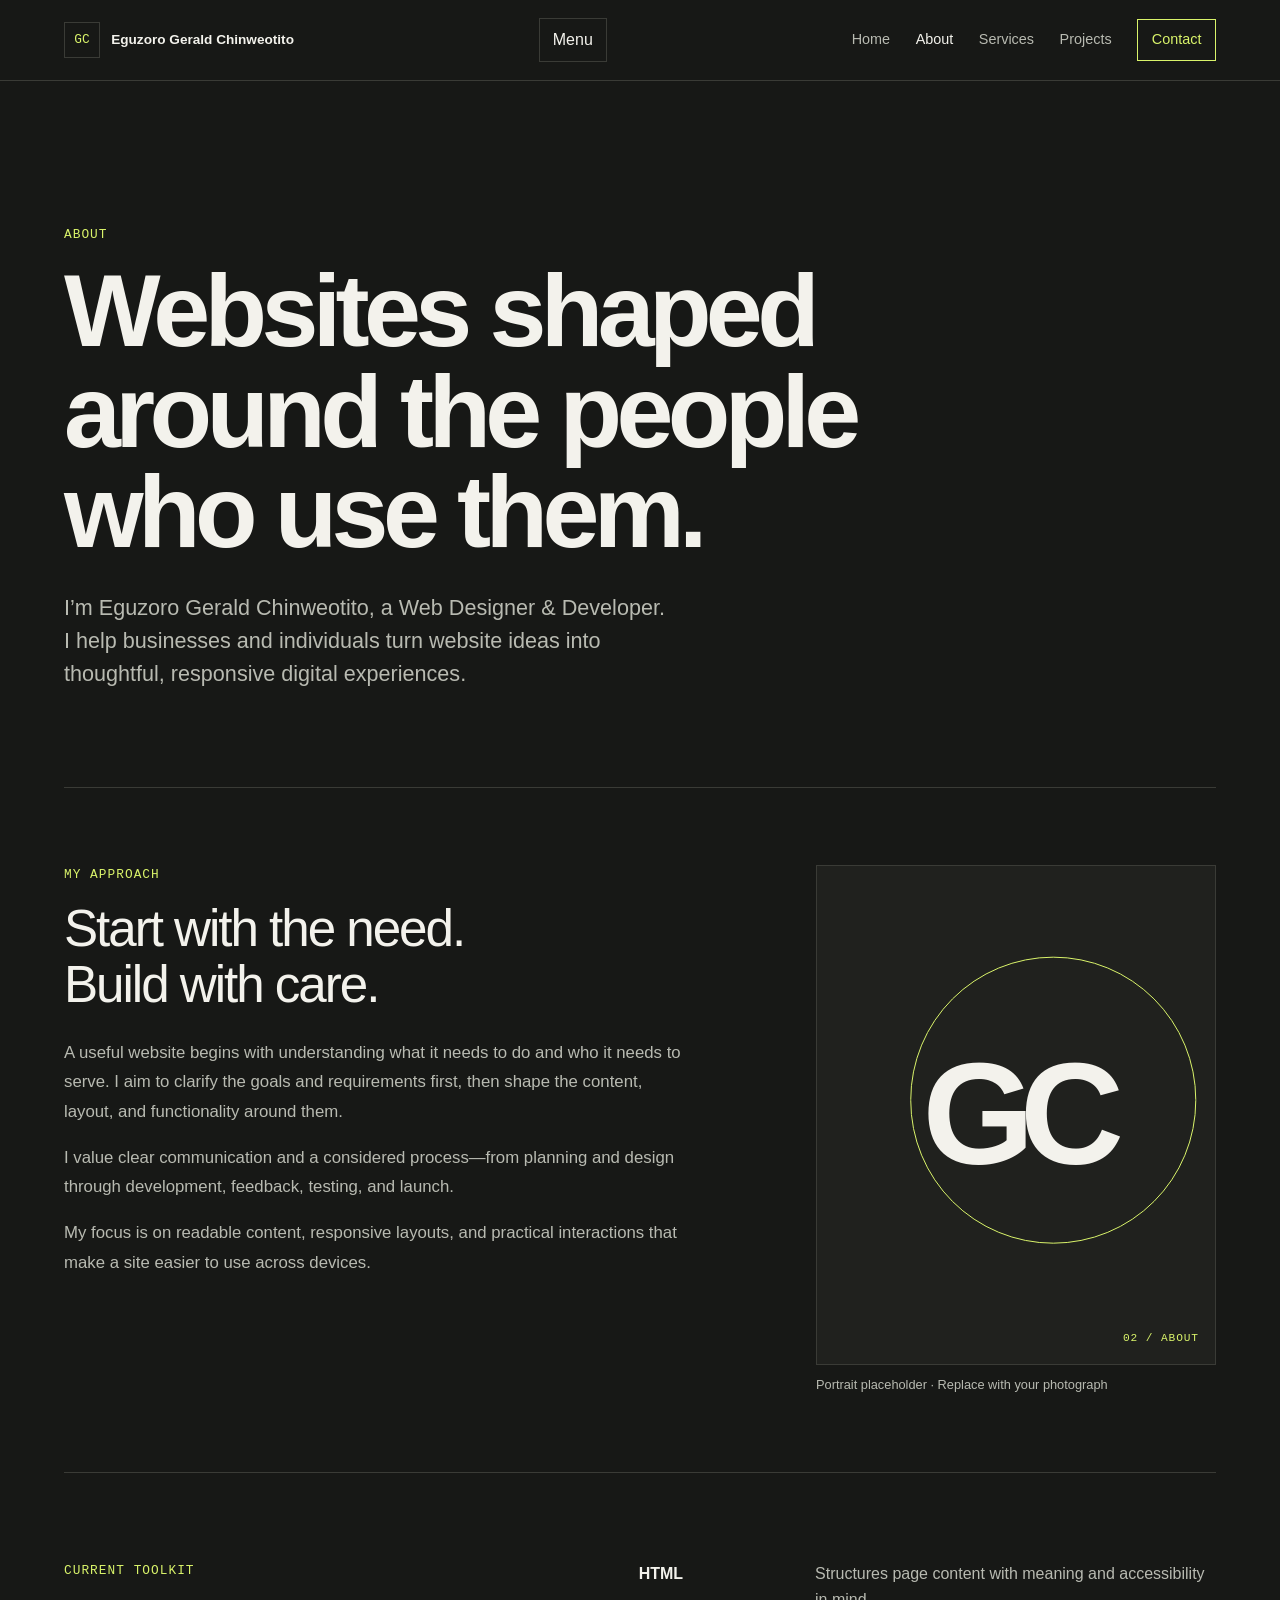
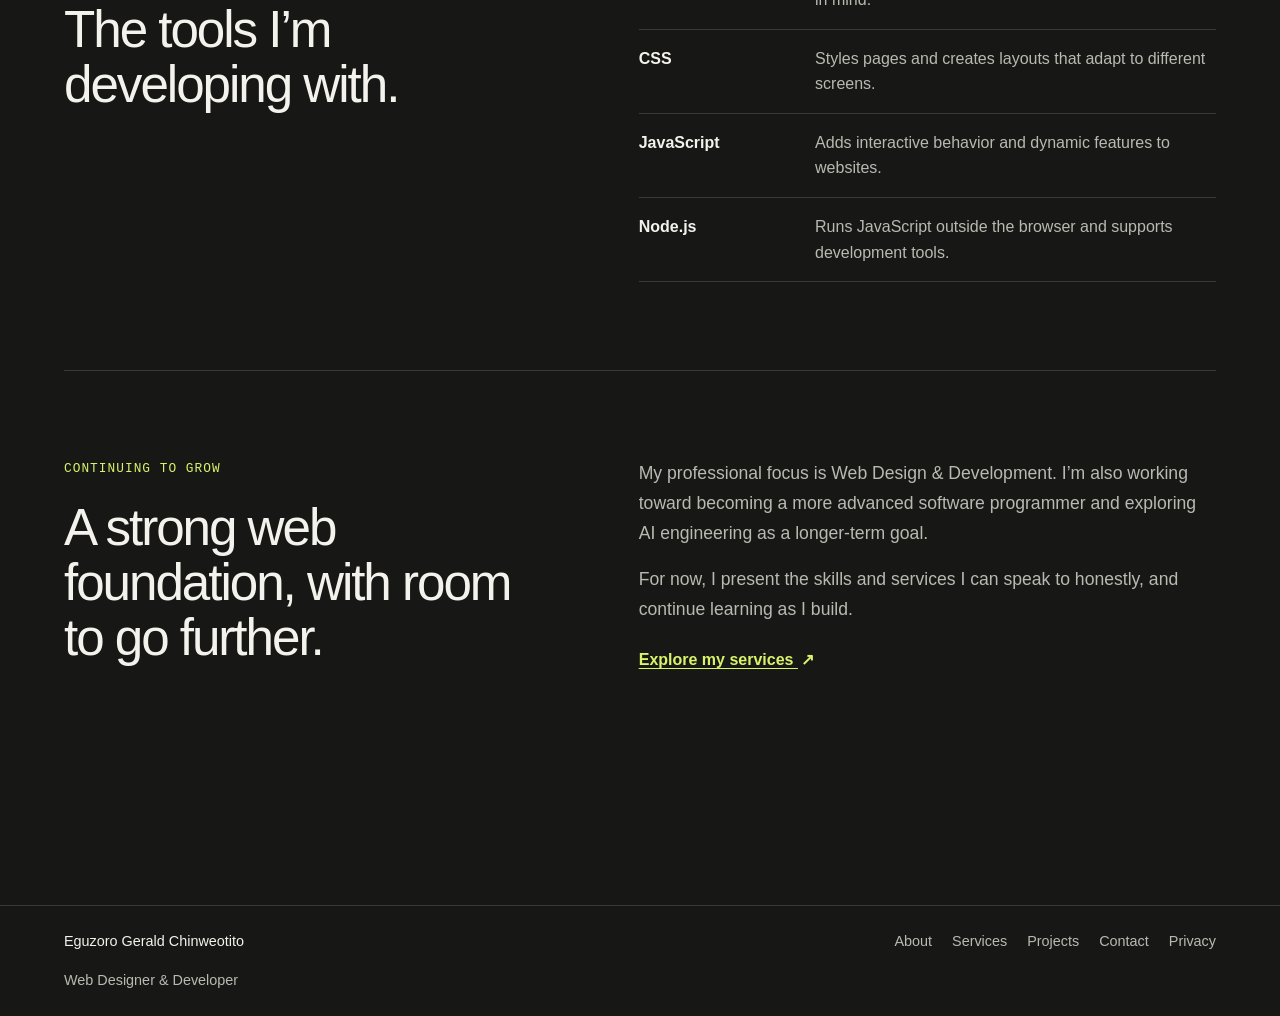
==== about.html @ 6d27d240 "Add client-focused about page" ====
<!doctype html>
<html lang="en">
  <head>
    <meta charset="utf-8">
    <meta name="viewport" content="width=device-width, initial-scale=1">
    <meta
      name="description"
      content="Learn about Eguzoro Gerald Chinweotito's approach to web design, development, and building responsive digital experiences."
    >
    <title>About | Eguzoro Gerald Chinweotito</title>
    <link rel="stylesheet" href="css/style.css">
    <script src="js/main.js" defer></script>
  </head>

  <body>
    <a href="#main-content" class="skip-link">Skip to main content</a>

    <header class="site-header">
      <div class="header-inner">
        <a class="brand" href="index.html" aria-label="Eguzoro Gerald Chinweotito — Home">
          <span class="brand-mark" aria-hidden="true">GC</span>
          <span class="brand-name">Eguzoro Gerald Chinweotito</span>
        </a>

        <button
          class="menu-toggle"
          type="button"
          aria-controls="primary-navigation"
          aria-expanded="false"
          aria-label="Open navigation menu"
          hidden
        >
          <span aria-hidden="true">Menu</span>
        </button>

        <nav class="primary-nav" id="primary-navigation" aria-label="Main navigation">
          <a href="index.html">Home</a>
          <a href="about.html" aria-current="page">About</a>
          <a href="services.html">Services</a>
          <a href="projects.html">Projects</a>
          <a class="nav-contact" href="contact.html">Contact</a>
        </nav>
      </div>
    </header>

    <main id="main-content" class="page-content about-page">
      <header class="about-intro">
        <p class="eyebrow">About</p>
        <h1>Websites shaped around the people who use them.</h1>
        <p class="intro">
          I’m Eguzoro Gerald Chinweotito, a Web Designer &amp; Developer. I help
          businesses and individuals turn website ideas into thoughtful,
          responsive digital experiences.
        </p>
      </header>

      <section class="about-approach" aria-labelledby="approach-title">
        <div class="about-copy">
          <p class="eyebrow">My approach</p>
          <h2 id="approach-title">Start with the need. Build with care.</h2>
          <p>
            A useful website begins with understanding what it needs to do and
            who it needs to serve. I aim to clarify the goals and requirements
            first, then shape the content, layout, and functionality around
            them.
          </p>
          <p>
            I value clear communication and a considered process—from planning
            and design through development, feedback, testing, and launch.
          </p>
          <p>
            My focus is on readable content, responsive layouts, and practical
            interactions that make a site easier to use across devices.
          </p>
        </div>

        <div
          class="about-portrait"
          role="img"
          aria-label="Larger portrait placeholder. Replace with your own photograph before launch."
        >
          <div class="portrait-art portrait-art-about" aria-hidden="true">
            <span class="portrait-orbit"></span>
            <span class="portrait-monogram">GC</span>
            <span class="portrait-index">02 / ABOUT</span>
          </div>
          <p class="portrait-note">Portrait placeholder · Replace with your photograph</p>
        </div>
      </section>

      <section class="about-skills" aria-labelledby="skills-title">
        <div class="section-heading">
          <p class="eyebrow">Current toolkit</p>
          <h2 id="skills-title">The tools I’m developing with.</h2>
        </div>

        <dl class="skill-list">
          <div>
            <dt>HTML</dt>
            <dd>Structures page content with meaning and accessibility in mind.</dd>
          </div>
          <div>
            <dt>CSS</dt>
            <dd>Styles pages and creates layouts that adapt to different screens.</dd>
          </div>
          <div>
            <dt>JavaScript</dt>
            <dd>Adds interactive behavior and dynamic features to websites.</dd>
          </div>
          <div>
            <dt>Node.js</dt>
            <dd>Runs JavaScript outside the browser and supports development tools.</dd>
          </div>
        </dl>
      </section>

      <section class="about-goals" aria-labelledby="goals-title">
        <div class="section-heading">
          <p class="eyebrow">Continuing to grow</p>
          <h2 id="goals-title">A strong web foundation, with room to go further.</h2>
        </div>

        <div class="section-copy">
          <p>
            My professional focus is Web Design &amp; Development. I’m also
            working toward becoming a more advanced software programmer and
            exploring AI engineering as a longer-term goal.
          </p>
          <p>
            For now, I present the skills and services I can speak to honestly,
            and continue learning as I build.
          </p>
          <a class="text-link" href="services.html">Explore my services <span aria-hidden="true">↗</span></a>
        </div>
      </section>
    </main>

    <footer class="site-footer">
      <div class="footer-inner">
        <p class="footer-name">Eguzoro Gerald Chinweotito</p>

        <nav class="footer-nav" aria-label="Footer navigation">
          <a href="about.html" aria-current="page">About</a>
          <a href="services.html">Services</a>
          <a href="projects.html">Projects</a>
          <a href="contact.html">Contact</a>
          <a href="privacy.html">Privacy</a>
        </nav>

        <p class="footer-role">Web Designer &amp; Developer</p>
      </div>
    </footer>
  </body>
</html>
---- css/style.css ----
/* Shared design choices */
:root {
  color-scheme: dark;

  --color-background: #171816;
  --color-surface: #20211e;
  --color-text: #f3f2ec;
  --color-muted: #b8bab1;
  --color-accent: #d9f36a;
  --color-border: #3a3b36;

  --font-heading: "Arial", "Helvetica Neue", sans-serif;
  --font-body: "Segoe UI", "Helvetica Neue", sans-serif;
  --font-mono: "Consolas", "Courier New", monospace;

  --page-width: 72rem;
  --page-gutter: clamp(1.25rem, 5vw, 4rem);
}

/* Make element sizing easier to reason about */
*,
*::before,
*::after {
  box-sizing: border-box;
}

html {
  scroll-behavior: smooth;
}

body {
  min-width: 20rem;
  margin: 0;
  background: var(--color-background);
  color: var(--color-text);
  font-family: var(--font-body);
  line-height: 1.6;
}

a {
  color: var(--color-accent);
  text-underline-offset: 0.2em;
}

a:hover {
  text-decoration-thickness: 0.12em;
}

a:focus-visible,
button:focus-visible {
  outline: 2px solid var(--color-accent);
  outline-offset: 4px;
}

.header-inner,
.page-content,
.footer-inner {
  width: min(100% - (2 * var(--page-gutter)), var(--page-width));
  margin-inline: auto;
}

/* Sticky site header */
.site-header {
  position: sticky;
  top: 0;
  z-index: 10;
  border-bottom: 1px solid var(--color-border);
  background: var(--color-background);
}

.header-inner {
  display: flex;
  min-height: 5rem;
  align-items: center;
  justify-content: space-between;
  gap: 1.5rem;
  transition: min-height 180ms ease;
}

.site-header.is-compact .header-inner {
  min-height: 3.75rem;
}

.brand {
  display: inline-flex;
  min-width: 0;
  align-items: center;
  gap: 0.7rem;
  color: var(--color-text);
  text-decoration: none;
}

.brand-mark {
  display: grid;
  width: 2.25rem;
  aspect-ratio: 1;
  flex: 0 0 auto;
  place-items: center;
  border: 1px solid var(--color-border);
  color: var(--color-accent);
  font-family: var(--font-mono);
  font-size: 0.8rem;
}

.brand-name {
  overflow: hidden;
  font-size: 0.85rem;
  font-weight: 600;
  text-overflow: ellipsis;
  white-space: nowrap;
}

.primary-nav {
  display: flex;
  align-items: center;
  gap: clamp(0.8rem, 2vw, 1.6rem);
}

.primary-nav a,
.footer-nav a {
  color: var(--color-muted);
  font-size: 0.9rem;
  text-decoration: none;
}

.primary-nav a:hover,
.primary-nav a[aria-current="page"],
.footer-nav a:hover {
  color: var(--color-text);
}

.primary-nav .nav-contact {
  padding: 0.55rem 0.85rem;
  border: 1px solid var(--color-accent);
  color: var(--color-accent);
}

.primary-nav .nav-contact:hover {
  background: var(--color-accent);
  color: var(--color-background);
}

.menu-toggle {
  min-height: 2.75rem;
  padding: 0.5rem 0.8rem;
  border: 1px solid var(--color-border);
  background: transparent;
  color: var(--color-text);
  font: inherit;
  cursor: pointer;
}

.menu-toggle[hidden] {
  display: none;
}

/* Homepage foundation; later stages will develop the page sections */
.page-content {
  min-height: 70vh;
  padding-block: clamp(4rem, 12vw, 9rem);
}

.eyebrow {
  margin: 0 0 1rem;
  color: var(--color-accent);
  font-family: var(--font-mono);
  font-size: 0.8rem;
  letter-spacing: 0.08em;
  text-transform: uppercase;
}

h1 {
  max-width: 14ch;
  margin: 0;
  font-family: var(--font-heading);
  font-size: clamp(2.75rem, 8vw, 6.5rem);
  font-weight: 600;
  letter-spacing: -0.055em;
  line-height: 0.98;
}

.intro {
  max-width: 38rem;
  margin-block: 1.75rem 0;
  color: var(--color-muted);
  font-size: clamp(1.1rem, 2.5vw, 1.35rem);
  line-height: 1.55;
}

/* Footer */
.site-footer {
  border-top: 1px solid var(--color-border);
}

.footer-inner {
  display: grid;
  grid-template-columns: 1fr auto;
  gap: 1rem 2rem;
  padding-block: 1.5rem;
}

.footer-name,
.footer-role {
  margin: 0;
  font-size: 0.9rem;
}

.footer-role {
  color: var(--color-muted);
}

.footer-nav {
  display: flex;
  flex-wrap: wrap;
  gap: 0.75rem 1.25rem;
}

.skip-link {
  position: absolute;
  top: 0.75rem;
  left: 0.75rem;
  z-index: 20;
  padding: 0.65rem 0.9rem;
  transform: translateY(-200%);
  background: var(--color-accent);
  color: #171816;
  font-weight: 700;
}

.skip-link:focus {
  transform: translateY(0);
}

/* Small-screen navigation */
@media (max-width: 48rem) {
  .header-inner {
    position: relative;
    min-height: 4.5rem;
    flex-wrap: wrap;
    gap: 0.5rem;
    padding-block: 0.75rem;
  }

  .site-header.is-compact .header-inner {
    min-height: 4rem;
  }

  body.has-js .menu-toggle:not([hidden]) {
    display: inline-flex;
    align-items: center;
    justify-content: center;
  }

  body.has-js .primary-nav:not(.is-open) {
    display: none;
  }

  .primary-nav {
    width: 100%;
    flex-direction: column;
    align-items: stretch;
    gap: 0;
    padding-block: 0.25rem 0.5rem;
  }

  .primary-nav a {
    padding: 0.75rem 0;
  }

  .primary-nav .nav-contact {
    margin-top: 0.5rem;
    padding-inline: 0.75rem;
    text-align: center;
  }

  .footer-inner {
    grid-template-columns: 1fr;
  }
}

/* Respect visitors who request reduced motion */
@media (prefers-reduced-motion: reduce) {
  html {
    scroll-behavior: auto;
  }

  .header-inner {
    transition: none;
  }
}

/* Homepage hero */
.hero-section {
  display: grid;
  min-height: min(48rem, calc(100svh - 5rem));
  grid-template-columns: minmax(0, 1.1fr) minmax(15rem, 0.9fr);
  align-items: center;
  gap: clamp(2rem, 7vw, 6rem);
  padding-block: clamp(3rem, 8vw, 6rem);
}

.hero-copy {
  max-width: 42rem;
}

.hero-section h1 {
  max-width: 11ch;
  font-size: clamp(3rem, 7.5vw, 6.5rem);
}

.hero-section .intro {
  max-width: 35rem;
}

.hero-actions {
  display: flex;
  flex-wrap: wrap;
  gap: 0.8rem;
  margin-top: 2rem;
}

.button {
  display: inline-flex;
  min-height: 3rem;
  align-items: center;
  justify-content: center;
  padding: 0.7rem 1rem;
  border: 1px solid var(--color-accent);
  font-size: 0.95rem;
  font-weight: 600;
  text-decoration: none;
  transition:
    background-color 160ms ease,
    color 160ms ease,
    border-color 160ms ease;
}

.button-primary {
  background: var(--color-accent);
  color: var(--color-background);
}

.button-primary:hover {
  border-color: var(--color-text);
  background: var(--color-text);
  color: var(--color-background);
}

.button-secondary {
  color: var(--color-accent);
}

.button-secondary:hover {
  background: var(--color-accent);
  color: var(--color-background);
}

/* Clearly labelled graphic until a real portrait is provided */
.hero-portrait {
  width: min(100%, 27rem);
  justify-self: end;
}

.portrait-art {
  position: relative;
  display: grid;
  min-height: 22rem;
  aspect-ratio: 4 / 5;
  overflow: hidden;
  place-items: center;
  border: 1px solid var(--color-border);
  background: var(--color-surface);
}

.portrait-orbit {
  position: absolute;
  width: 72%;
  aspect-ratio: 1;
  border: 1px solid var(--color-accent);
  border-radius: 50%;
  transform: translate(13%, -5%);
}

.portrait-monogram {
  color: var(--color-text);
  font-family: var(--font-heading);
  font-size: clamp(5rem, 12vw, 9rem);
  font-weight: 600;
  letter-spacing: -0.1em;
  line-height: 1;
}

.portrait-index {
  position: absolute;
  right: 1rem;
  bottom: 1rem;
  color: var(--color-accent);
  font-family: var(--font-mono);
  font-size: 0.7rem;
  letter-spacing: 0.08em;
}

.portrait-note {
  margin: 0.65rem 0 0;
  color: var(--color-muted);
  font-size: 0.8rem;
}

/* Adapt the composition instead of shrinking the desktop columns */
@media (max-width: 48rem) {
  .hero-section {
    min-height: auto;
    grid-template-columns: 1fr;
    gap: 2.5rem;
    padding-block: 4rem;
  }

  .hero-section h1 {
    max-width: 10ch;
  }

  .hero-portrait {
    width: min(100%, 24rem);
    justify-self: start;
  }

  .portrait-art {
    min-height: 18rem;
  }
}

@media (prefers-reduced-motion: reduce) {
  .button {
    transition: none;
  }
}

/* Homepage editorial sections */
.content-section {
  display: grid;
  width: min(100% - (2 * var(--page-gutter)), var(--page-width));
  grid-template-columns: minmax(0, 0.9fr) minmax(0, 1.1fr);
  gap: clamp(2rem, 8vw, 7rem);
  margin-inline: auto;
  padding-block: clamp(3.5rem, 8vw, 6.5rem);
  border-top: 1px solid var(--color-border);
}

.section-heading h2,
.contact-callout h2 {
  max-width: 16ch;
  margin: 0;
  font-family: var(--font-heading);
  font-size: clamp(2rem, 4vw, 3.5rem);
  font-weight: 500;
  letter-spacing: -0.04em;
  line-height: 1.08;
}

.section-heading .eyebrow {
  margin-bottom: 1.25rem;
}

.section-copy {
  max-width: 38rem;
  align-self: center;
}

.section-copy p {
  margin: 0;
  color: var(--color-muted);
  font-size: 1.1rem;
  line-height: 1.7;
}

.text-link {
  display: inline-block;
  margin-top: 1.4rem;
  color: var(--color-accent);
  font-weight: 600;
  text-decoration-thickness: 1px;
}

.text-link span {
  display: inline-block;
  margin-left: 0.2rem;
}

/* Numbered, text-led process rather than a row of decorative cards */
.process-list {
  display: grid;
  grid-column: 1 / -1;
  grid-template-columns: repeat(2, minmax(0, 1fr));
  gap: 0;
  margin: 0;
  padding: 0;
  list-style: none;
}

.process-list li {
  display: grid;
  grid-template-columns: 3rem 1fr;
  gap: 1rem;
  padding: 1.5rem 1rem 1.5rem 0;
  border-top: 1px solid var(--color-border);
}

.process-number {
  color: var(--color-accent);
  font-family: var(--font-mono);
  font-size: 0.8rem;
}

.process-list h3 {
  margin: 0;
  font-size: 1.15rem;
  font-weight: 600;
}

.process-list p {
  max-width: 30rem;
  margin: 0.5rem 0 0;
  color: var(--color-muted);
}

.contact-callout {
  display: flex;
  width: min(100% - (2 * var(--page-gutter)), var(--page-width));
  align-items: center;
  justify-content: space-between;
  gap: 2rem;
  margin: 0 auto clamp(4rem, 10vw, 7rem);
  padding: clamp(1.5rem, 5vw, 3rem);
  border: 1px solid var(--color-border);
  background: var(--color-surface);
}

.contact-callout .eyebrow {
  margin-bottom: 1rem;
}

@media (max-width: 48rem) {
  .content-section {
    grid-template-columns: 1fr;
    gap: 1.5rem;
  }

  .process-list {
    grid-template-columns: 1fr;
  }

  .contact-callout {
    align-items: flex-start;
    flex-direction: column;
  }
}

/* Projects page */
.projects-intro {
  max-width: 48rem;
  padding-bottom: clamp(3rem, 7vw, 5rem);
}

.projects-intro h1 {
  max-width: none;
}

.projects-content {
  border-top: 1px solid var(--color-border);
}

.projects-empty {
  max-width: 38rem;
  margin: 0;
  padding-block: 2rem;
  color: var(--color-muted);
}

.projects-empty[hidden] {
  display: none;
}

.project-grid {
  display: grid;
  grid-template-columns: repeat(2, minmax(0, 1fr));
  gap: 2rem;
  padding-block: 2rem;
}

.project-card {
  min-width: 0;
}

.project-card-link {
  display: block;
  height: 100%;
  color: var(--color-text);
  text-decoration: none;
}

.project-card-link:focus-visible {
  outline: 2px solid var(--color-accent);
  outline-offset: 5px;
}

.project-image {
  display: block;
  width: 100%;
  height: auto;
  aspect-ratio: 3 / 2;
  object-fit: cover;
  background: var(--color-surface);
}

.project-details {
  padding-top: 1rem;
}

.project-details h2 {
  margin: 0;
  font-size: clamp(1.35rem, 2vw, 1.8rem);
  letter-spacing: -0.025em;
}

.project-description {
  max-width: 38rem;
  margin: 0.65rem 0 0;
  color: var(--color-muted);
}

.technology-list {
  display: flex;
  flex-wrap: wrap;
  gap: 0.5rem 1rem;
  margin: 1rem 0 0;
  padding: 0;
  color: var(--color-accent);
  font-family: var(--font-mono);
  font-size: 0.75rem;
  list-style: none;
}

.project-card-link:hover .project-details h2 {
  color: var(--color-accent);
}

@media (max-width: 40rem) {
  .project-grid {
    grid-template-columns: 1fr;
  }
}

/* About page */
.about-intro {
  max-width: 54rem;
  padding-bottom: clamp(3rem, 8vw, 6rem);
}

.about-intro h1 {
  max-width: 15ch;
}

.about-approach {
  display: grid;
  grid-template-columns: minmax(0, 1.1fr) minmax(14rem, 0.75fr);
  align-items: start;
  gap: clamp(2rem, 8vw, 7rem);
  padding-block: clamp(2.5rem, 6vw, 5rem);
  border-top: 1px solid var(--color-border);
}

.about-copy {
  max-width: 42rem;
}

.about-copy h2 {
  max-width: 16ch;
  margin: 0 0 1.5rem;
  font-family: var(--font-heading);
  font-size: clamp(2rem, 4vw, 3.25rem);
  font-weight: 500;
  letter-spacing: -0.04em;
  line-height: 1.1;
}

.about-copy > p:not(.eyebrow) {
  color: var(--color-muted);
  font-size: 1.05rem;
  line-height: 1.75;
}

.about-portrait {
  width: min(100%, 25rem);
  justify-self: end;
}

.portrait-art-about {
  min-height: 25rem;
}

.about-skills,
.about-goals {
  display: grid;
  grid-template-columns: minmax(0, 0.9fr) minmax(0, 1.1fr);
  gap: clamp(2rem, 8vw, 7rem);
  padding-block: clamp(3rem, 7vw, 5.5rem);
  border-top: 1px solid var(--color-border);
}

.skill-list {
  margin: 0;
}

.skill-list div {
  display: grid;
  grid-template-columns: minmax(6rem, 0.4fr) 1fr;
  gap: 1rem;
  padding-block: 1rem;
  border-bottom: 1px solid var(--color-border);
}

.skill-list div:first-child {
  padding-top: 0;
}

.skill-list dt {
  color: var(--color-text);
  font-weight: 600;
}

.skill-list dd {
  margin: 0;
  color: var(--color-muted);
}

.about-goals .section-copy p + p {
  margin-top: 1rem;
}

@media (max-width: 48rem) {
  .about-approach,
  .about-skills,
  .about-goals {
    grid-template-columns: 1fr;
    gap: 2rem;
  }

  .about-portrait {
    width: min(100%, 24rem);
    justify-self: start;
  }

  .portrait-art-about {
    min-height: 20rem;
  }
}
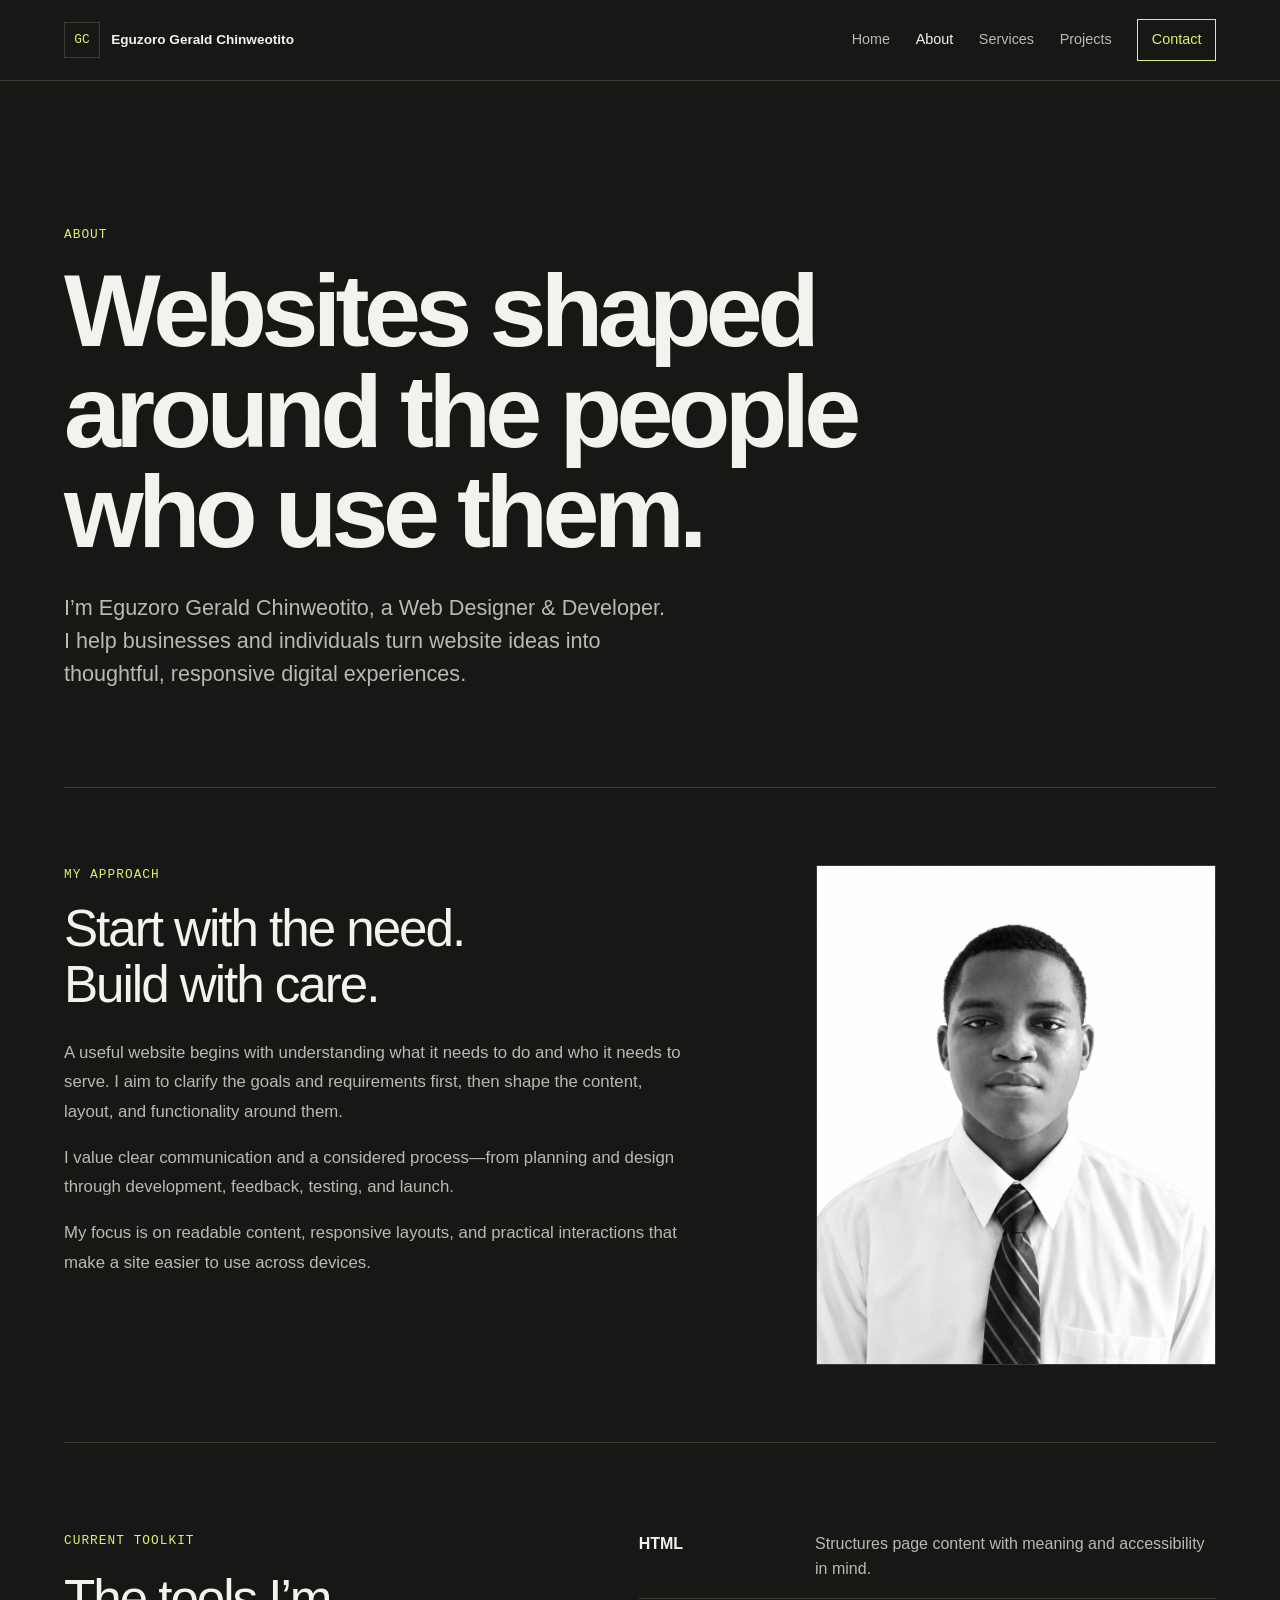
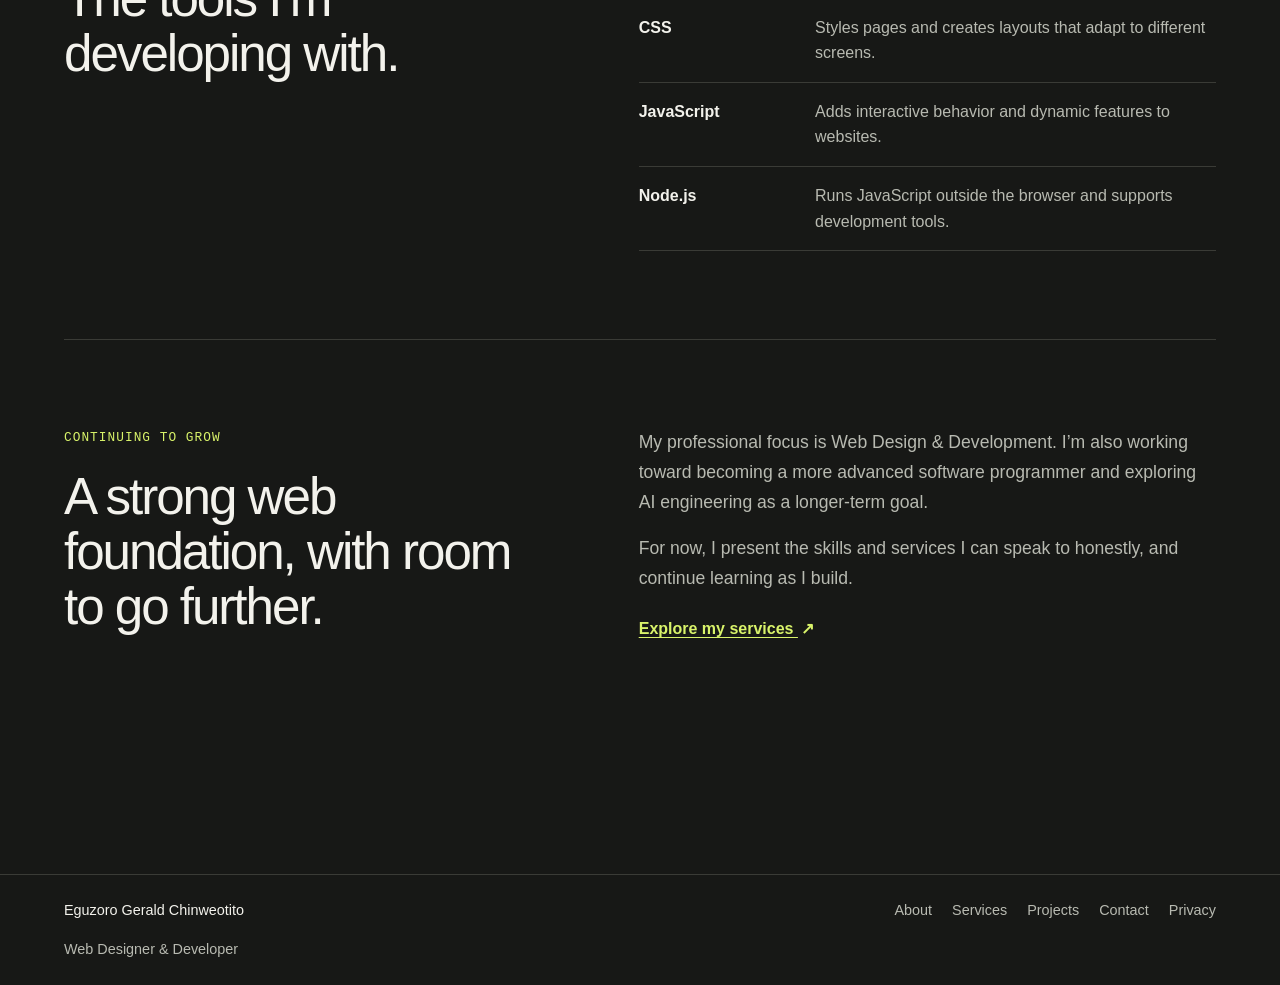
==== commit f7e9c66d: "Prepare portfolio for deployment" ====
--- a/about.html
+++ b/about.html
@@ -8,6 +8,12 @@
       content="Learn about Eguzoro Gerald Chinweotito's approach to web design, development, and building responsive digital experiences."
     >
     <title>About | Eguzoro Gerald Chinweotito</title>
+    <link rel="canonical" href="https://your-domain.example/about.html">
+<meta property="og:type" content="website">
+<meta property="og:title" content="About | Eguzoro Gerald Chinweotito">
+<meta property="og:description" content="Learn about Eguzoro Gerald Chinweotito's approach to web design, development, and building responsive digital experiences.">
+<meta property="og:url" content="https://your-domain.example/about.html">
+<meta name="twitter:card" content="summary">
     <link rel="stylesheet" href="css/style.css">
     <script src="js/main.js" defer></script>
   </head>
@@ -74,18 +80,15 @@
           </p>
         </div>
 
-        <div
-          class="about-portrait"
-          role="img"
-          aria-label="Larger portrait placeholder. Replace with your own photograph before launch."
-        >
-          <div class="portrait-art portrait-art-about" aria-hidden="true">
-            <span class="portrait-orbit"></span>
-            <span class="portrait-monogram">GC</span>
-            <span class="portrait-index">02 / ABOUT</span>
-          </div>
-          <p class="portrait-note">Portrait placeholder · Replace with your photograph</p>
-        </div>
+       <figure class="about-portrait">
+  <img
+    class="portrait-image portrait-image-about"
+    src="assets\images\Formal Monochrome Portrait.png"
+    alt="Portrait of Eguzoro Gerald Chinweotito"
+    loading="lazy"
+    decoding="async"
+  >
+</figure>
       </section>
 
       <section class="about-skills" aria-labelledby="skills-title">
--- a/css/style.css
+++ b/css/style.css
@@ -141,6 +141,7 @@
 }
 
 .menu-toggle {
+  display: none;
   min-height: 2.75rem;
   padding: 0.5rem 0.8rem;
   border: 1px solid var(--color-border);
@@ -753,4 +754,353 @@
   .portrait-art-about {
     min-height: 20rem;
   }
+}
+
+/* Services page */
+.services-intro {
+  max-width: 54rem;
+  padding-bottom: clamp(3rem, 8vw, 6rem);
+}
+
+.services-intro h1 {
+  max-width: 16ch;
+}
+
+.service-overview,
+.service-pricing {
+  display: grid;
+  grid-template-columns: minmax(0, 0.9fr) minmax(0, 1.1fr);
+  gap: clamp(2rem, 8vw, 7rem);
+  padding-block: clamp(3rem, 7vw, 5.5rem);
+  border-top: 1px solid var(--color-border);
+}
+
+.service-overview .section-copy p + p,
+.service-pricing .section-copy p + p {
+  margin-top: 1rem;
+}
+
+.service-option-list {
+  grid-column: 1 / -1;
+}
+
+.service-option {
+  display: grid;
+  grid-template-columns: 3rem minmax(0, 1fr);
+  gap: 1rem;
+  padding-block: 1.5rem;
+  border-top: 1px solid var(--color-border);
+}
+
+.service-option-number {
+  margin: 0;
+  color: var(--color-accent);
+  font-family: var(--font-mono);
+  font-size: 0.8rem;
+}
+
+.service-option h3 {
+  margin: 0;
+  font-size: clamp(1.2rem, 2.5vw, 1.6rem);
+  font-weight: 600;
+  letter-spacing: -0.02em;
+}
+
+.service-option p {
+  max-width: 44rem;
+  margin: 0.65rem 0 0;
+  color: var(--color-muted);
+  line-height: 1.7;
+}
+
+.service-option .service-detail {
+  color: var(--color-text);
+}
+
+.service-pricing {
+  border-top: 1px solid var(--color-border);
+}
+
+.service-pricing .button {
+  margin-top: 1.4rem;
+}
+
+.developing-skills {
+  max-width: 48rem;
+  margin-top: 1rem;
+  padding: clamp(1.5rem, 5vw, 3rem);
+  border: 1px solid var(--color-border);
+  background: var(--color-surface);
+}
+
+.developing-skills h2 {
+  max-width: 20ch;
+  margin: 0;
+  font-family: var(--font-heading);
+  font-size: clamp(1.7rem, 3.5vw, 2.5rem);
+  font-weight: 500;
+  letter-spacing: -0.035em;
+  line-height: 1.15;
+}
+
+.developing-skills > p:last-child {
+  max-width: 38rem;
+  margin-bottom: 0;
+  color: var(--color-muted);
+}
+
+@media (max-width: 48rem) {
+  .service-overview,
+  .service-pricing {
+    grid-template-columns: 1fr;
+    gap: 1.5rem;
+  }
+
+  .service-option {
+    grid-template-columns: 2rem minmax(0, 1fr);
+  }
+}
+
+/* Contact page */
+.contact-intro {
+  max-width: 54rem;
+  padding-bottom: clamp(3rem, 8vw, 6rem);
+}
+
+.contact-intro h1 {
+  max-width: 16ch;
+}
+
+.contact-layout {
+  display: grid;
+  grid-template-columns: minmax(0, 0.8fr) minmax(0, 1.2fr);
+  gap: clamp(2rem, 8vw, 7rem);
+  padding-top: clamp(2rem, 5vw, 4rem);
+  border-top: 1px solid var(--color-border);
+}
+
+.direct-contact h2,
+.project-form-section h2 {
+  max-width: 18ch;
+  margin: 0;
+  font-family: var(--font-heading);
+  font-size: clamp(1.8rem, 3.5vw, 2.6rem);
+  font-weight: 500;
+  letter-spacing: -0.035em;
+  line-height: 1.12;
+}
+
+.contact-method {
+  margin-top: 2rem;
+  padding-top: 1rem;
+  border-top: 1px solid var(--color-border);
+}
+
+.contact-method h3 {
+  margin: 0;
+  font-size: 1rem;
+}
+
+.contact-placeholder,
+.contact-note,
+.form-intro,
+.privacy-note {
+  color: var(--color-muted);
+}
+
+.contact-placeholder {
+  margin-bottom: 0;
+}
+
+.contact-note {
+  margin-top: 2rem;
+  font-size: 0.85rem;
+}
+
+.form-intro {
+  max-width: 38rem;
+  margin-block: 1rem 2rem;
+}
+
+.project-form {
+  display: grid;
+  gap: 1.25rem;
+}
+
+.form-field {
+  display: grid;
+  gap: 0.45rem;
+}
+
+.form-field label {
+  font-size: 0.95rem;
+  font-weight: 600;
+}
+
+.form-field label span {
+  color: var(--color-muted);
+  font-size: 0.85rem;
+  font-weight: 400;
+}
+
+.form-field input,
+.form-field select,
+.form-field textarea {
+  width: 100%;
+  min-height: 3rem;
+  padding: 0.75rem;
+  border: 1px solid var(--color-border);
+  border-radius: 0;
+  background: var(--color-surface);
+  color: var(--color-text);
+  font: inherit;
+}
+
+.form-field textarea {
+  min-height: 9rem;
+  resize: vertical;
+}
+
+.form-field input::placeholder {
+  color: var(--color-muted);
+  opacity: 1;
+}
+
+.form-field input:focus-visible,
+.form-field select:focus-visible,
+.form-field textarea:focus-visible {
+  outline: 2px solid var(--color-accent);
+  outline-offset: 2px;
+}
+
+.form-submit {
+  justify-self: start;
+  cursor: pointer;
+}
+
+.form-submit:disabled {
+  cursor: wait;
+  opacity: 0.7;
+}
+
+.form-status {
+  min-height: 1.5em;
+  margin: 0;
+  color: var(--color-text);
+}
+
+.privacy-note {
+  margin-top: 1.5rem;
+  font-size: 0.85rem;
+}
+
+/* Keep the honeypot out of the visual layout, but retain it in the form */
+.form-honeypot {
+  position: absolute;
+  width: 1px;
+  height: 1px;
+  overflow: hidden;
+  clip: rect(0, 0, 0, 0);
+  white-space: nowrap;
+  clip-path: inset(50%);
+}
+
+@media (max-width: 48rem) {
+  .contact-layout {
+    grid-template-columns: 1fr;
+    gap: 3rem;
+  }
+
+  .form-submit {
+    width: 100%;
+  }
+}
+
+/* Privacy page */
+.privacy-intro {
+  max-width: 54rem;
+  padding-bottom: clamp(2.5rem, 6vw, 4rem);
+}
+
+.privacy-intro h1 {
+  max-width: 16ch;
+}
+
+.privacy-launch-note {
+  max-width: 50rem;
+  margin-bottom: clamp(2.5rem, 6vw, 4rem);
+  padding: 1.25rem 1.5rem;
+  border-left: 3px solid var(--color-accent);
+  background: var(--color-surface);
+}
+
+.privacy-launch-note h2 {
+  margin: 0;
+  font-size: 1.1rem;
+}
+
+.privacy-launch-note p {
+  margin-bottom: 0;
+  color: var(--color-muted);
+}
+
+.privacy-content {
+  max-width: 50rem;
+  border-top: 1px solid var(--color-border);
+}
+
+.privacy-content section {
+  padding-block: 1.5rem;
+  border-bottom: 1px solid var(--color-border);
+}
+
+.privacy-content section h2 {
+  margin: 0;
+  font-family: var(--font-heading);
+  font-size: clamp(1.3rem, 2.5vw, 1.7rem);
+  font-weight: 500;
+  letter-spacing: -0.025em;
+}
+
+.privacy-content section p {
+  max-width: 45rem;
+  margin-bottom: 0;
+  color: var(--color-muted);
+  line-height: 1.75;
+}
+
+.privacy-content section p + p {
+  margin-top: 0.9rem;
+}
+
+.privacy-updated {
+  margin-top: 1.5rem;
+  color: var(--color-muted);
+  font-family: var(--font-mono);
+  font-size: 0.8rem;
+}
+
+/* Real portrait images */
+.hero-portrait,
+.about-portrait {
+  aspect-ratio: 4 / 5;
+  overflow: hidden;
+  margin: 0;
+  border: 1px solid var(--color-border);
+  background: var(--color-surface);
+}
+
+.portrait-image {
+  display: block;
+  width: 100%;
+  height: 100%;
+  object-fit: cover;
+}
+
+.portrait-image-home {
+  object-position: 50% 45%;
+}
+
+.portrait-image-about {
+  object-position: 50% 38%;
 }
